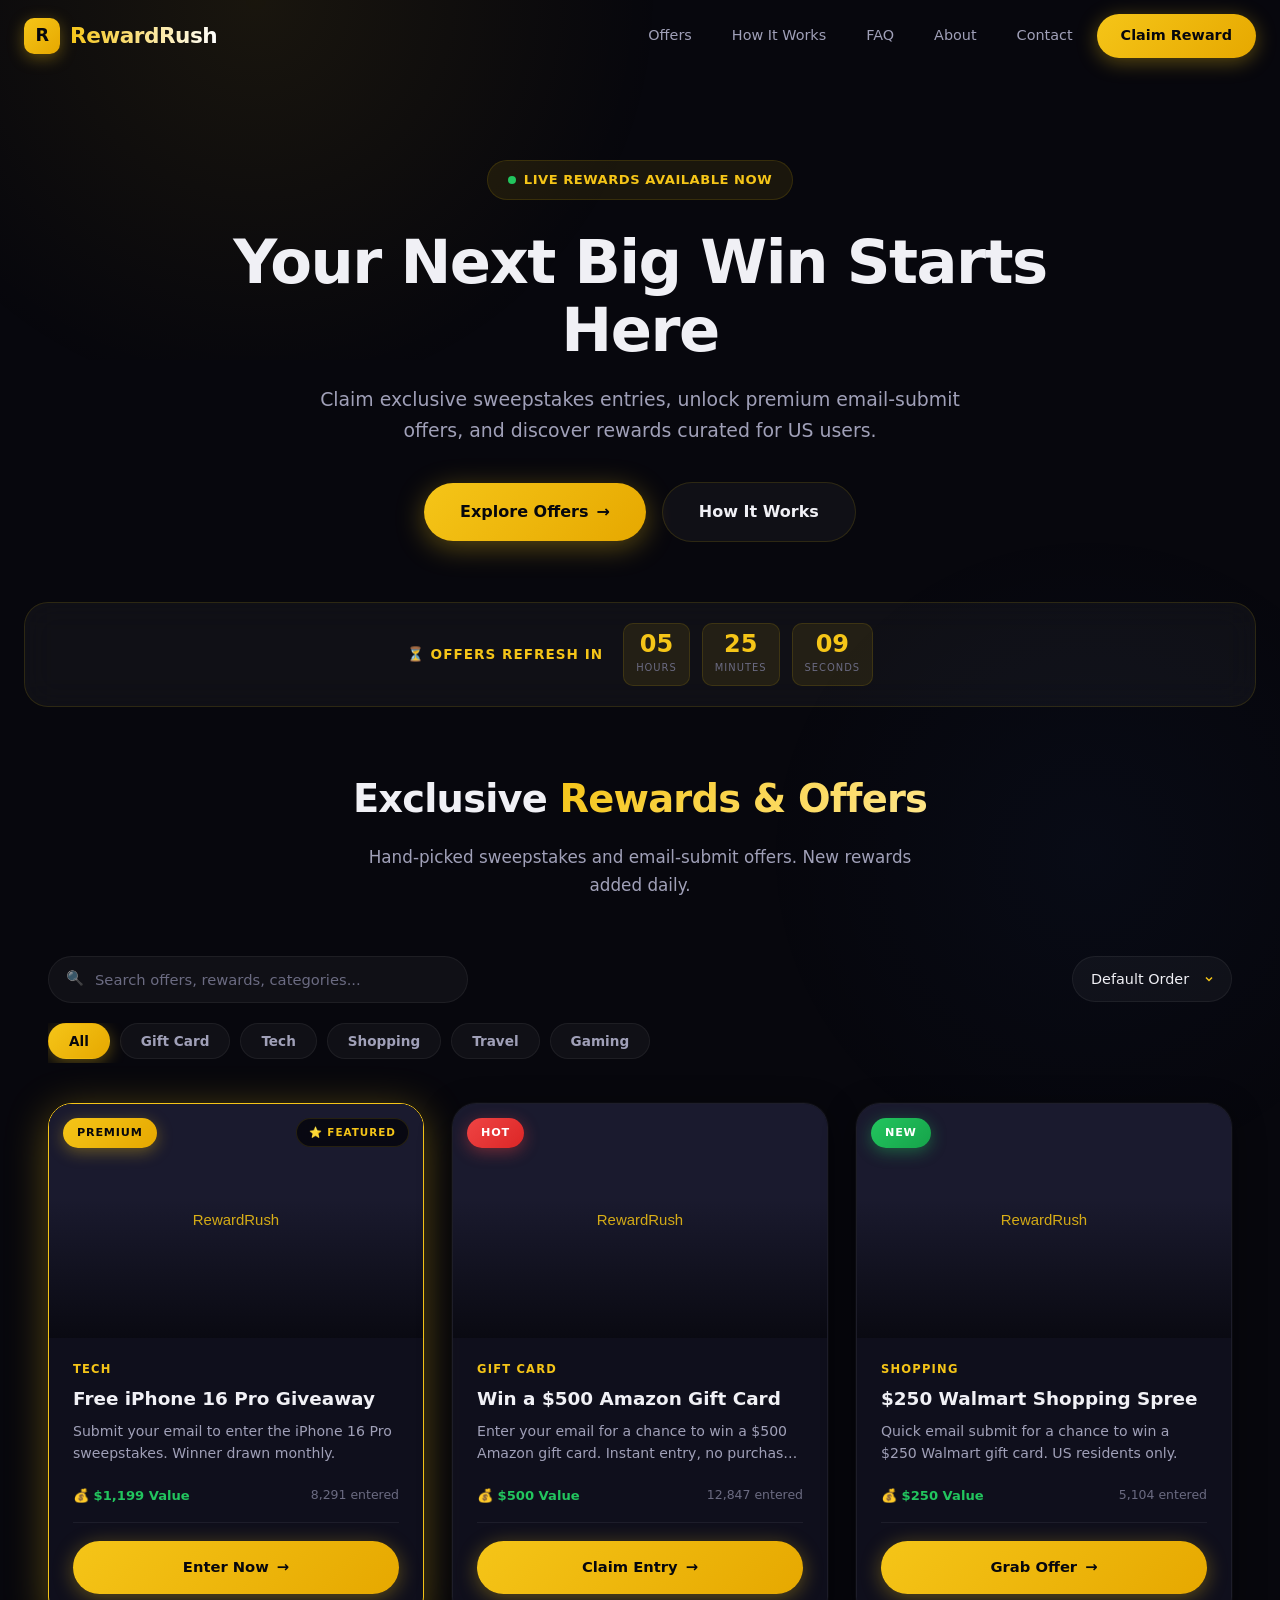
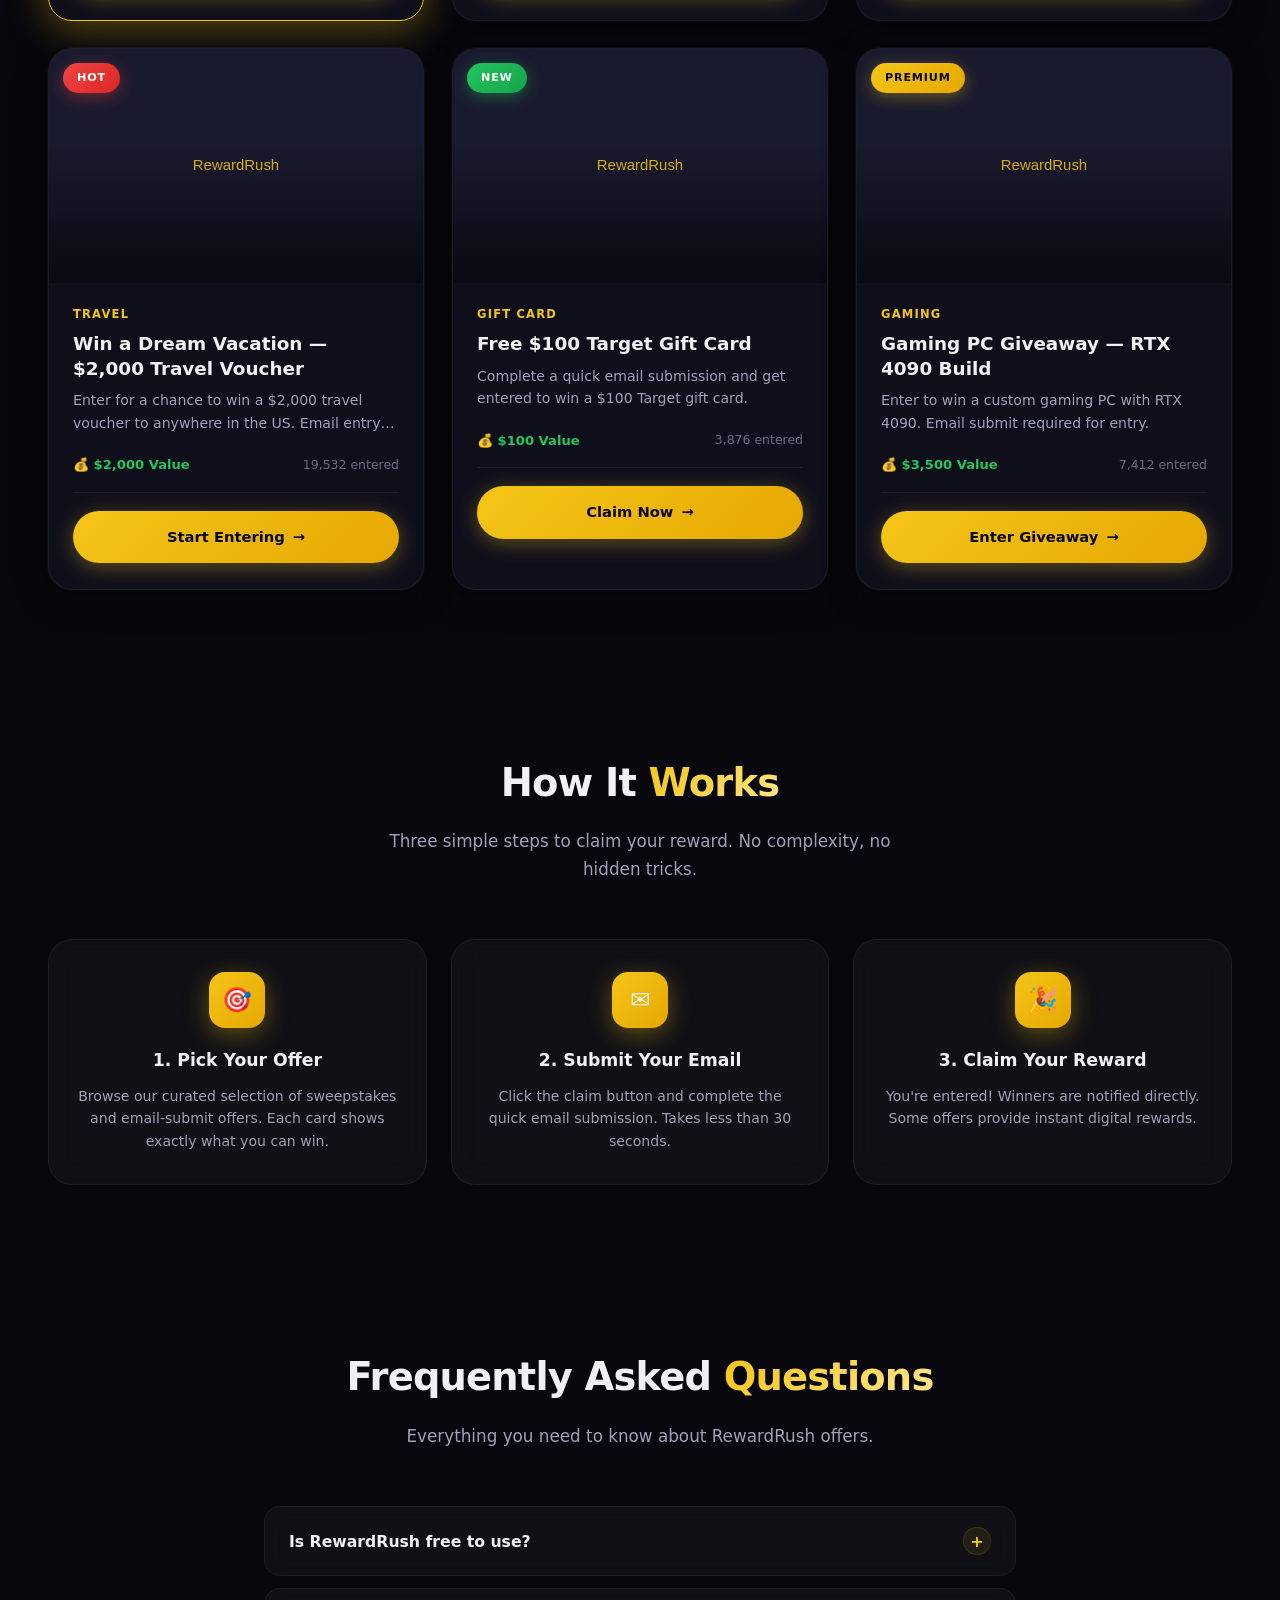
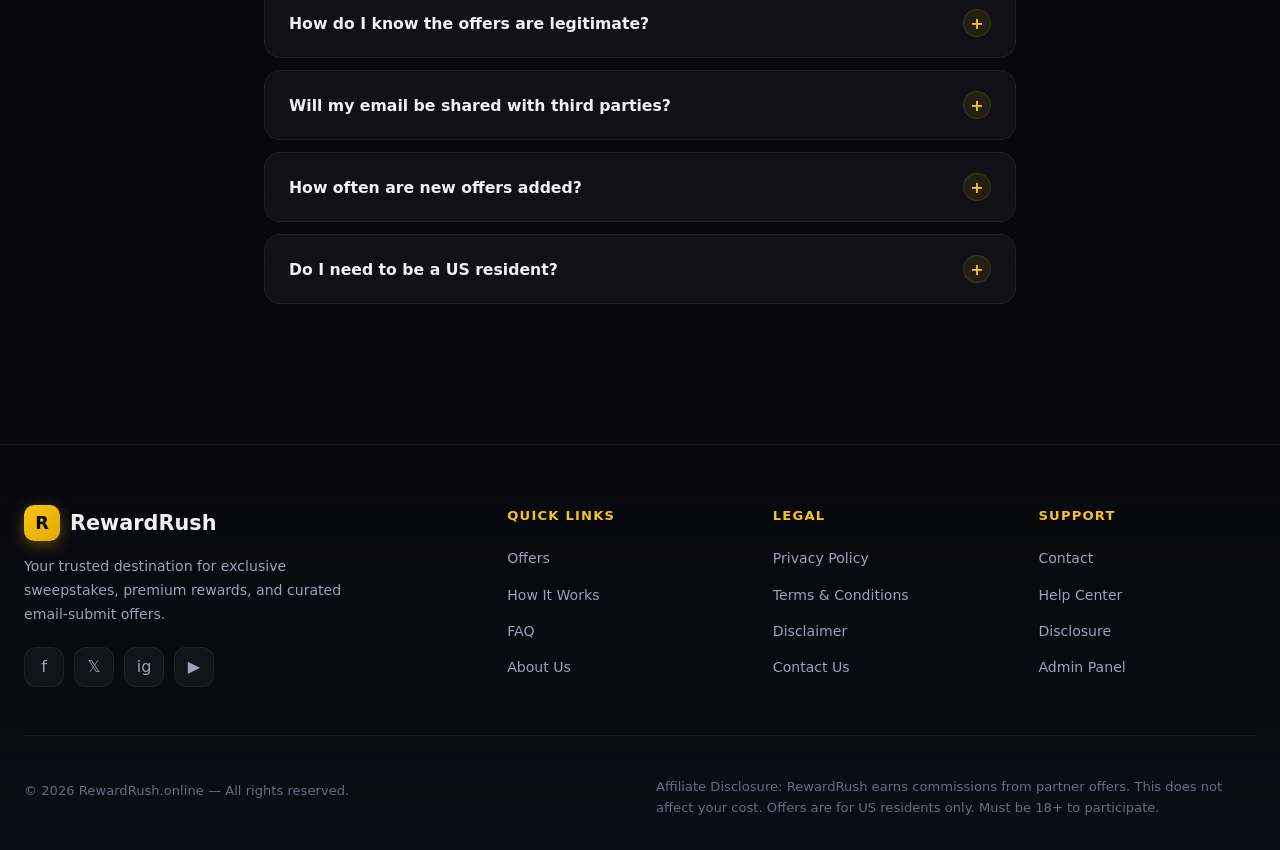
==== index.html @ 812cfc94 "Create index.html" ====
<!DOCTYPE html>
<html lang="en">
<head>
  <meta charset="UTF-8" />
  <meta name="viewport" content="width=device-width, initial-scale=1.0" />
  <meta name="description" content="Claim exclusive rewards, sweepstakes entries, and premium offers on RewardRush — your trusted US rewards destination." />
  <meta name="keywords" content="sweepstakes, rewards, email submit offers, win prizes, claim rewards, usa offers" />
  <meta name="robots" content="index, follow" />
  <link rel="canonical" href="https://rewardrush.online/" />

  <meta property="og:title" content="RewardRush — Claim Exclusive Rewards & Sweepstakes" />
  <meta property="og:description" content="Enter exclusive sweepstakes, claim premium rewards, and unlock email submit offers." />
  <meta property="og:url" content="https://rewardrush.online/" />
  <meta property="og:type" content="website" />

  <meta name="twitter:card" content="summary_large_image" />

  <script type="application/ld+json">
  {
    "@context": "https://schema.org",
    "@type": "WebSite",
    "name": "RewardRush",
    "url": "https://rewardrush.online",
    "description": "Exclusive rewards, sweepstakes, and premium offers."
  }
  </script>

  <title>RewardRush — Claim Exclusive Rewards & Sweepstakes</title>

  <style>
    :root {
      --bg-primary: #07070d;
      --bg-secondary: #0d0d17;
      --bg-card: rgba(20, 20, 35, 0.72);
      --bg-glass: rgba(255, 255, 255, 0.04);
      --border-glass: rgba(255, 215, 0, 0.12);
      --border-subtle: rgba(255, 255, 255, 0.06);

      /* Theme color — admin panel will override via CSS variables */
      --theme-primary: #f5c518;
      --theme-secondary: #e6a800;
      --theme-glow: rgba(245, 197, 24, 0.35);
      --theme-soft: rgba(245, 197, 24, 0.08);

      --text-primary: #f0f0f5;
      --text-secondary: #a0a0b8;
      --text-muted: #6b6b82;

      --accent-green: #22c55e;

      --radius-sm: 10px;
      --radius-md: 16px;
      --radius-lg: 24px;
      --radius-xl: 32px;

      --shadow-card: 0 8px 32px rgba(0, 0, 0, 0.45), 0 0 0 1px rgba(255,255,255,0.03);
      --shadow-hover: 0 16px 56px rgba(245, 197, 24, 0.25), 0 0 0 1px rgba(245,197,24,0.15);

      --transition-fast: 0.2s cubic-bezier(0.4, 0, 0.2, 1);
      --transition-smooth: 0.35s cubic-bezier(0.4, 0, 0.2, 1);
      --transition-bounce: 0.5s cubic-bezier(0.34, 1.56, 0.64, 1);
    }

    *, *::before, *::after { margin: 0; padding: 0; box-sizing: border-box; }

    html { scroll-behavior: smooth; -webkit-text-size-adjust: 100%; }

    body {
      font-family: 'Inter', 'Segoe UI', system-ui, -apple-system, sans-serif;
      background: var(--bg-primary);
      color: var(--text-primary);
      line-height: 1.65;
      overflow-x: hidden;
      min-height: 100vh;
      -webkit-font-smoothing: antialiased;
      -moz-osx-font-smoothing: grayscale;
    }

    body::before {
      content: '';
      position: fixed;
      top: -40%; left: -20%;
      width: 80vw; height: 80vh;
      background: radial-gradient(circle, var(--theme-soft) 0%, transparent 65%);
      pointer-events: none; z-index: 0;
      animation: ambientPulse 12s ease-in-out infinite alternate;
    }

    body::after {
      content: '';
      position: fixed;
      bottom: -30%; right: -20%;
      width: 70vw; height: 70vh;
      background: radial-gradient(circle, rgba(59, 130, 246, 0.04) 0%, transparent 60%);
      pointer-events: none; z-index: 0;
      animation: ambientPulse 15s ease-in-out infinite alternate-reverse;
    }

    @keyframes ambientPulse {
      0% { opacity: 0.5; transform: scale(1); }
      100% { opacity: 1; transform: scale(1.15); }
    }

    a { text-decoration: none; color: inherit; transition: color var(--transition-fast); }
    img { max-width: 100%; height: auto; display: block; }
    ul, ol { list-style: none; }
    button { font-family: inherit; cursor: pointer; border: none; outline: none; background: none; }

    ::-webkit-scrollbar { width: 8px; }
    ::-webkit-scrollbar-track { background: var(--bg-primary); }
    ::-webkit-scrollbar-thumb {
      background: linear-gradient(180deg, var(--theme-primary), var(--theme-secondary));
      border-radius: 4px;
    }

    /* ===================== NAVBAR ===================== */
    .navbar {
      position: fixed; top: 0; left: 0; width: 100%;
      z-index: 1000; padding: 0 24px;
      transition: all var(--transition-smooth);
      background: transparent;
    }

    .navbar.scrolled {
      background: rgba(7, 7, 13, 0.88);
      backdrop-filter: blur(20px);
      -webkit-backdrop-filter: blur(20px);
      border-bottom: 1px solid var(--border-subtle);
      box-shadow: 0 4px 30px rgba(0, 0, 0, 0.4);
    }

    .nav-inner {
      max-width: 1280px; margin: 0 auto;
      display: flex; align-items: center; justify-content: space-between;
      height: 72px;
    }

    .nav-logo {
      display: flex; align-items: center; gap: 10px;
      font-size: 1.35rem; font-weight: 800;
      letter-spacing: -0.5px; z-index: 1001;
    }

    .nav-logo-icon {
      width: 36px; height: 36px; border-radius: 10px;
      background: linear-gradient(135deg, var(--theme-primary), var(--theme-secondary));
      display: flex; align-items: center; justify-content: center;
      font-size: 1.1rem; color: #07070d; font-weight: 900;
      box-shadow: 0 4px 16px var(--theme-glow);
      animation: logoGlow 3s ease-in-out infinite alternate;
    }

    @keyframes logoGlow {
      0% { box-shadow: 0 4px 16px rgba(245, 197, 24, 0.25); }
      100% { box-shadow: 0 4px 28px rgba(245, 197, 24, 0.5); }
    }

    .nav-logo span {
      background: linear-gradient(90deg, var(--theme-primary), #fff, var(--theme-primary));
      background-size: 200% auto;
      -webkit-background-clip: text; -webkit-text-fill-color: transparent;
      background-clip: text;
      animation: shimmer 3s linear infinite;
    }

    @keyframes shimmer { to { background-position: 200% center; } }

    .nav-links { display: flex; align-items: center; gap: 8px; }

    .nav-links a {
      padding: 8px 16px; border-radius: var(--radius-sm);
      font-size: 0.9rem; font-weight: 500;
      color: var(--text-secondary);
      transition: all var(--transition-fast);
    }

    .nav-links a:hover { color: var(--theme-primary); background: var(--theme-soft); }

    .nav-cta {
      padding: 10px 24px !important;
      background: linear-gradient(135deg, var(--theme-primary), var(--theme-secondary)) !important;
      color: #07070d !important;
      font-weight: 700 !important;
      border-radius: 50px !important;
      box-shadow: 0 4px 20px var(--theme-glow);
      transition: all var(--transition-smooth) !important;
    }

    .nav-cta:hover {
      transform: translateY(-2px) !important;
      box-shadow: 0 8px 32px var(--theme-glow) !important;
    }

    .nav-toggle {
      display: none; flex-direction: column; gap: 5px;
      padding: 8px; z-index: 1001;
    }

    .nav-toggle span {
      width: 24px; height: 2px;
      background: var(--text-primary); border-radius: 2px;
      transition: all var(--transition-smooth);
    }

    .nav-toggle.active span:nth-child(1) { transform: rotate(45deg) translate(5px, 5px); }
    .nav-toggle.active span:nth-child(2) { opacity: 0; }
    .nav-toggle.active span:nth-child(3) { transform: rotate(-45deg) translate(5px, -5px); }

    /* ===================== HERO ===================== */
    .hero {
      position: relative; z-index: 1;
      padding: 160px 24px 60px;
      text-align: center; max-width: 900px; margin: 0 auto;
    }

    .hero-badge {
      display: inline-flex; align-items: center; gap: 8px;
      padding: 8px 20px; border-radius: 50px;
      background: var(--theme-soft);
      border: 1px solid var(--border-glass);
      font-size: 0.82rem; font-weight: 600;
      color: var(--theme-primary);
      letter-spacing: 0.5px; text-transform: uppercase;
      margin-bottom: 28px;
      animation: fadeInUp 0.8s ease both;
    }

    .hero-badge .dot {
      width: 8px; height: 8px; border-radius: 50%;
      background: var(--accent-green);
      animation: pulseDot 1.5s ease-in-out infinite;
    }

    @keyframes pulseDot {
      0%, 100% { opacity: 1; box-shadow: 0 0 0 0 rgba(34, 197, 94, 0.5); }
      50% { opacity: 0.6; box-shadow: 0 0 0 8px rgba(34, 197, 94, 0); }
    }

    .hero h1 {
      font-size: clamp(2.2rem, 6vw, 3.8rem);
      font-weight: 900; line-height: 1.12;
      letter-spacing: -1.5px; margin-bottom: 20px;
      animation: fadeInUp 0.8s ease 0.1s both;
    }

    .hero h1 .highlight {
      background: linear-gradient(135deg, var(--theme-primary), #fff8d6, var(--theme-secondary));
      background-size: 200% auto;
      -webkit-background-clip: text; -webkit-text-fill-color: transparent;
      background-clip: text;
      animation: shimmer 4s linear infinite;
    }

    .hero p {
      font-size: clamp(1rem, 2.5vw, 1.18rem);
      color: var(--text-secondary);
      max-width: 640px; margin: 0 auto 36px;
      animation: fadeInUp 0.8s ease 0.2s both;
    }

    .hero-actions {
      display: flex; align-items: center; justify-content: center;
      gap: 16px; flex-wrap: wrap;
      animation: fadeInUp 0.8s ease 0.3s both;
    }

    .btn {
      display: inline-flex; align-items: center; justify-content: center;
      gap: 8px; padding: 16px 36px;
      border-radius: 50px; font-size: 1rem; font-weight: 700;
      transition: all var(--transition-smooth);
      position: relative; overflow: hidden;
    }

    .btn-primary {
      background: linear-gradient(135deg, var(--theme-primary), var(--theme-secondary));
      color: #07070d;
      box-shadow: 0 6px 28px var(--theme-glow);
    }

    .btn-primary::before {
      content: ''; position: absolute;
      top: 0; left: -100%; width: 100%; height: 100%;
      background: linear-gradient(90deg, transparent, rgba(255,255,255,0.4), transparent);
      transition: left 0.6s ease;
    }

    .btn-primary:hover::before { left: 100%; }
    .btn-primary:hover {
      transform: translateY(-3px) scale(1.02);
      box-shadow: 0 12px 48px var(--theme-glow);
    }

    .btn-outline {
      border: 1.5px solid var(--border-glass);
      color: var(--text-primary);
      background: var(--bg-glass);
      backdrop-filter: blur(10px);
    }

    .btn-outline:hover {
      border-color: var(--theme-primary);
      color: var(--theme-primary);
      background: var(--theme-soft);
      transform: translateY(-2px);
    }

    .btn-arrow { transition: transform var(--transition-smooth); }
    .btn:hover .btn-arrow { transform: translateX(4px); }

    /* ===================== COUNTDOWN ===================== */
    .countdown-bar {
      max-width: 1280px; margin: 0 auto 40px; padding: 0 24px;
    }

    .countdown-inner {
      display: flex; align-items: center; justify-content: center;
      gap: 20px; flex-wrap: wrap;
      padding: 20px 32px; border-radius: var(--radius-lg);
      background: var(--bg-glass);
      border: 1px solid var(--border-glass);
      backdrop-filter: blur(16px);
      animation: fadeInUp 0.8s ease 0.4s both;
    }

    .countdown-label {
      font-size: 0.85rem; font-weight: 600;
      color: var(--theme-primary);
      text-transform: uppercase; letter-spacing: 1px;
    }

    .countdown-timer { display: flex; gap: 12px; }

    .countdown-unit {
      display: flex; flex-direction: column; align-items: center;
      min-width: 58px; padding: 8px 12px;
      border-radius: var(--radius-sm);
      background: var(--theme-soft);
      border: 1px solid var(--border-glass);
    }

    .countdown-unit .num {
      font-size: 1.5rem; font-weight: 800;
      color: var(--theme-primary); line-height: 1;
      font-variant-numeric: tabular-nums;
    }

    .countdown-unit .label {
      font-size: 0.62rem; text-transform: uppercase;
      letter-spacing: 1px; color: var(--text-muted);
      margin-top: 4px;
    }

    /* ===================== FILTER TOOLBAR (NEW) ===================== */
    .toolbar {
      max-width: 1280px; margin: 0 auto 40px; padding: 0 24px;
      display: flex; flex-direction: column; gap: 20px;
      animation: fadeInUp 0.6s ease both;
    }

    .toolbar-top {
      display: flex; align-items: center; justify-content: space-between;
      gap: 16px; flex-wrap: wrap;
    }

    .search-box {
      position: relative; flex: 1;
      min-width: 240px; max-width: 420px;
    }

    .search-box input {
      width: 100%; padding: 14px 18px 14px 46px;
      border-radius: 50px;
      background: var(--bg-glass);
      border: 1px solid var(--border-subtle);
      color: var(--text-primary);
      font-family: inherit; font-size: 0.92rem;
      transition: all var(--transition-smooth);
    }

    .search-box input::placeholder { color: var(--text-muted); }

    .search-box input:focus {
      outline: none;
      border-color: var(--theme-primary);
      background: var(--theme-soft);
      box-shadow: 0 0 0 4px var(--theme-soft);
    }

    .search-box::before {
      content: '🔍';
      position: absolute; left: 18px; top: 50%;
      transform: translateY(-50%);
      font-size: 0.9rem; opacity: 0.6;
      pointer-events: none;
    }

    .sort-select {
      padding: 14px 40px 14px 18px;
      border-radius: 50px;
      background: var(--bg-glass);
      border: 1px solid var(--border-subtle);
      color: var(--text-primary);
      font-family: inherit; font-size: 0.9rem;
      cursor: pointer;
      appearance: none;
      background-image: url("data:image/svg+xml;charset=UTF-8,%3csvg xmlns='http://www.w3.org/2000/svg' width='12' height='12' viewBox='0 0 24 24' fill='none' stroke='%23f5c518' stroke-width='3'%3e%3cpolyline points='6 9 12 15 18 9'/%3e%3c/svg%3e");
      background-repeat: no-repeat;
      background-position: right 16px center;
      transition: all var(--transition-smooth);
    }

    .sort-select:focus {
      outline: none;
      border-color: var(--theme-primary);
      background-color: var(--theme-soft);
    }

    .sort-select option { background: var(--bg-secondary); color: var(--text-primary); }

    .category-pills {
      display: flex; gap: 10px; flex-wrap: wrap;
      padding-bottom: 4px;
      overflow-x: auto;
      scrollbar-width: none;
    }

    .category-pills::-webkit-scrollbar { display: none; }

    .cat-pill {
      padding: 9px 20px; border-radius: 50px;
      background: var(--bg-glass);
      border: 1px solid var(--border-subtle);
      color: var(--text-secondary);
      font-size: 0.85rem; font-weight: 600;
      white-space: nowrap;
      transition: all var(--transition-smooth);
    }

    .cat-pill:hover {
      color: var(--theme-primary);
      border-color: var(--border-glass);
      background: var(--theme-soft);
    }

    .cat-pill.active {
      background: linear-gradient(135deg, var(--theme-primary), var(--theme-secondary));
      color: #07070d;
      border-color: transparent;
      box-shadow: 0 4px 16px var(--theme-glow);
    }

    /* ===================== SECTION HEADERS ===================== */
    .section {
      position: relative; z-index: 1;
      padding: 80px 24px; max-width: 1280px; margin: 0 auto;
    }

    .section-header { text-align: center; margin-bottom: 56px; }

    .section-header h2 {
      font-size: clamp(1.7rem, 4vw, 2.4rem);
      font-weight: 800; letter-spacing: -0.8px; margin-bottom: 14px;
    }

    .section-header h2 .gold {
      background: linear-gradient(135deg, var(--theme-primary), #ffe68a);
      -webkit-background-clip: text; -webkit-text-fill-color: transparent;
      background-clip: text;
    }

    .section-header p {
      font-size: 1.05rem; color: var(--text-secondary);
      max-width: 560px; margin: 0 auto;
    }

    /* ===================== CARDS GRID ===================== */
    .cards-grid {
      display: grid;
      grid-template-columns: repeat(auto-fill, minmax(320px, 1fr));
      gap: 28px;
      padding: 0 24px;
      max-width: 1280px;
      margin: 0 auto;
    }

    /* ===================== OFFER CARD ===================== */
    .offer-card {
      position: relative;
      border-radius: var(--radius-lg);
      background: var(--bg-card);
      border: 1px solid var(--border-subtle);
      backdrop-filter: blur(20px);
      -webkit-backdrop-filter: blur(20px);
      overflow: hidden;
      transition: all var(--transition-bounce);
      box-shadow: var(--shadow-card);
      animation: cardReveal 0.7s cubic-bezier(0.16, 1, 0.3, 1) both;
    }

    @keyframes cardReveal {
      from { opacity: 0; transform: translateY(32px) scale(0.96); }
      to { opacity: 1; transform: translateY(0) scale(1); }
    }

    .offer-card:hover {
      transform: translateY(-8px) scale(1.02);
      border-color: rgba(245, 197, 24, 0.3);
      box-shadow: var(--shadow-hover);
    }

    .offer-card.featured {
      border-color: var(--theme-primary);
      box-shadow: 0 8px 40px var(--theme-glow);
    }

    .offer-card.featured::after {
      content: '⭐ FEATURED';
      position: absolute;
      top: 14px; right: 14px;
      z-index: 3;
      padding: 5px 12px;
      border-radius: 50px;
      font-size: 0.65rem; font-weight: 800;
      background: rgba(7,7,13,0.85);
      color: var(--theme-primary);
      letter-spacing: 1px;
      backdrop-filter: blur(10px);
      border: 1px solid var(--border-glass);
    }

    .card-image-wrap {
      position: relative;
      width: 100%; aspect-ratio: 16 / 10;
      overflow: hidden;
      background: linear-gradient(135deg, #1a1a2e, #16162a);
    }

    .card-image-wrap img {
      width: 100%; height: 100%;
      object-fit: cover;
      transition: transform 0.6s cubic-bezier(0.16, 1, 0.3, 1);
    }

    .offer-card:hover .card-image-wrap img { transform: scale(1.08); }

    .card-image-wrap::after {
      content: '';
      position: absolute; inset: 0;
      background: linear-gradient(180deg, transparent 40%, rgba(7,7,13,0.85) 100%);
      pointer-events: none;
    }

    .card-badge {
      position: absolute; top: 14px; left: 14px; z-index: 2;
      padding: 6px 14px; border-radius: 50px;
      font-size: 0.7rem; font-weight: 800;
      text-transform: uppercase; letter-spacing: 0.8px;
      backdrop-filter: blur(10px);
      animation: badgePop 0.5s cubic-bezier(0.34, 1.56, 0.64, 1) both;
    }

    @keyframes badgePop {
      from { transform: scale(0.6); opacity: 0; }
      to { transform: scale(1); opacity: 1; }
    }

    .badge-hot {
      background: linear-gradient(135deg, #ef4444, #dc2626);
      color: #fff;
      box-shadow: 0 4px 16px rgba(239, 68, 68, 0.4);
    }

    .badge-new {
      background: linear-gradient(135deg, var(--accent-green), #16a34a);
      color: #fff;
      box-shadow: 0 4px 16px rgba(34, 197, 94, 0.4);
    }

    .badge-premium {
      background: linear-gradient(135deg, var(--theme-primary), var(--theme-secondary));
      color: #07070d;
      box-shadow: 0 4px 16px var(--theme-glow);
    }

    .badge-exclusive {
      background: linear-gradient(135deg, #a855f7, #7c3aed);
      color: #fff;
      box-shadow: 0 4px 16px rgba(168, 85, 247, 0.4);
    }

    .card-body {
      padding: 22px 24px 26px;
      position: relative; z-index: 2;
    }

    .card-category {
      font-size: 0.72rem; font-weight: 700;
      text-transform: uppercase; letter-spacing: 1.2px;
      color: var(--theme-primary); margin-bottom: 8px;
    }

    .card-title {
      font-size: 1.15rem; font-weight: 700;
      color: var(--text-primary); margin-bottom: 8px;
      line-height: 1.35;
      display: -webkit-box;
      -webkit-line-clamp: 2;
      -webkit-box-orient: vertical;
      overflow: hidden;
    }

    .card-desc {
      font-size: 0.88rem; color: var(--text-secondary);
      line-height: 1.6; margin-bottom: 20px;
      display: -webkit-box;
      -webkit-line-clamp: 2;
      -webkit-box-orient: vertical;
      overflow: hidden;
    }

    .card-meta {
      display: flex; align-items: center; justify-content: space-between;
      margin-bottom: 18px; padding-bottom: 16px;
      border-bottom: 1px solid var(--border-subtle);
    }

    .card-reward {
      display: flex; align-items: center; gap: 6px;
      font-size: 0.82rem; font-weight: 600;
      color: var(--accent-green);
    }

    .card-entries { font-size: 0.78rem; color: var(--text-muted); }

    .card-cta {
      display: flex; align-items: center; justify-content: center;
      gap: 8px; width: 100%;
      padding: 14px 24px; border-radius: 50px;
      font-size: 0.92rem; font-weight: 700;
      background: linear-gradient(135deg, var(--theme-primary), var(--theme-secondary));
      color: #07070d;
      transition: all var(--transition-smooth);
      box-shadow: 0 4px 20px var(--theme-glow);
      position: relative; overflow: hidden;
    }

    .card-cta::before {
      content: ''; position: absolute;
      top: 0; left: -100%; width: 100%; height: 100%;
      background: linear-gradient(90deg, transparent, rgba(255,255,255,0.5), transparent);
      transition: left 0.5s ease;
    }

    .card-cta:hover::before { left: 100%; }
    .card-cta:hover {
      transform: translateY(-2px) scale(1.02);
      box-shadow: 0 8px 36px var(--theme-glow);
    }

    .card-cta:active { transform: translateY(0) scale(0.98); }

    /* ===================== EMPTY STATE ===================== */
    .empty-state {
      grid-column: 1 / -1;
      text-align: center;
      padding: 80px 24px;
      color: var(--text-muted);
    }

    .empty-state-icon {
      font-size: 3rem; margin-bottom: 16px;
      opacity: 0.5;
    }

    .empty-state h3 {
      font-size: 1.3rem; font-weight: 700;
      color: var(--text-secondary); margin-bottom: 8px;
    }

    .empty-state p { font-size: 0.9rem; }

    /* ===================== SKELETON ===================== */
    .card-skeleton {
      border-radius: var(--radius-lg);
      background: var(--bg-card);
      border: 1px solid var(--border-subtle);
      overflow: hidden;
    }

    .skeleton-img {
      width: 100%; aspect-ratio: 16 / 10;
      background: linear-gradient(90deg, #1a1a2e 25%, #222240 50%, #1a1a2e 75%);
      background-size: 200% 100%;
      animation: skeletonShimmer 1.5s infinite;
    }

    .skeleton-body { padding: 22px 24px 26px; }

    .skeleton-line {
      height: 14px; border-radius: 6px;
      background: linear-gradient(90deg, #1a1a2e 25%, #222240 50%, #1a1a2e 75%);
      background-size: 200% 100%;
      animation: skeletonShimmer 1.5s infinite;
      margin-bottom: 12px;
    }

    .skeleton-line.w60 { width: 60%; }
    .skeleton-line.w80 { width: 80%; }
    .skeleton-line.w100 { width: 100%; }
    .skeleton-line.btn { height: 48px; border-radius: 50px; margin-top: 16px; }

    @keyframes skeletonShimmer {
      0% { background-position: 200% 0; }
      100% { background-position: -200% 0; }
    }

    /* ===================== FEATURES ===================== */
    .features-grid {
      display: grid;
      grid-template-columns: repeat(auto-fit, minmax(240px, 1fr));
      gap: 24px; max-width: 1280px; margin: 0 auto;
      padding: 0 24px;
    }

    .feature-card {
      padding: 32px 28px;
      border-radius: var(--radius-lg);
      background: var(--bg-glass);
      border: 1px solid var(--border-subtle);
      backdrop-filter: blur(16px);
      transition: all var(--transition-smooth);
      text-align: center;
    }

    .feature-card:hover {
      border-color: var(--border-glass);
      background: var(--theme-soft);
      transform: translateY(-6px);
      box-shadow: 0 12px 40px rgba(0,0,0,0.3);
    }

    .feature-icon {
      width: 56px; height: 56px;
      border-radius: 16px;
      background: linear-gradient(135deg, var(--theme-primary), var(--theme-secondary));
      display: flex; align-items: center; justify-content: center;
      font-size: 1.5rem; margin: 0 auto 18px;
      box-shadow: 0 6px 24px var(--theme-glow);
    }

    .feature-card h3 {
      font-size: 1.08rem; font-weight: 700;
      margin-bottom: 10px; color: var(--text-primary);
    }

    .feature-card p {
      font-size: 0.88rem; color: var(--text-secondary);
      line-height: 1.6;
    }

    /* ===================== FAQ ===================== */
    .faq-list {
      max-width: 800px; margin: 0 auto; padding: 0 24px;
      display: flex; flex-direction: column; gap: 12px;
    }

    .faq-item {
      border-radius: var(--radius-md);
      background: var(--bg-glass);
      border: 1px solid var(--border-subtle);
      backdrop-filter: blur(12px);
      overflow: hidden;
      transition: all var(--transition-smooth);
    }

    .faq-item:hover { border-color: var(--border-glass); }

    .faq-question {
      display: flex; align-items: center; justify-content: space-between;
      gap: 16px; width: 100%; padding: 20px 24px;
      font-size: 0.98rem; font-weight: 600;
      color: var(--text-primary); text-align: left;
      transition: color var(--transition-fast);
    }

    .faq-question:hover { color: var(--theme-primary); }

    .faq-icon {
      flex-shrink: 0; width: 28px; height: 28px;
      border-radius: 50%;
      background: var(--theme-soft);
      border: 1px solid var(--border-glass);
      display: flex; align-items: center; justify-content: center;
      font-size: 1rem; color: var(--theme-primary);
      transition: all var(--transition-smooth); font-weight: 700;
    }

    .faq-item.open .faq-icon {
      transform: rotate(45deg);
      background: var(--theme-primary); color: #07070d;
    }

    .faq-answer {
      max-height: 0; overflow: hidden;
      transition: max-height 0.45s cubic-bezier(0.4, 0, 0.2, 1), padding 0.3s ease;
      padding: 0 24px;
    }

    .faq-item.open .faq-answer { max-height: 400px; padding: 0 24px 22px; }

    .faq-answer p {
      font-size: 0.9rem; color: var(--text-secondary); line-height: 1.7;
    }

    /* ===================== FOOTER ===================== */
    .footer {
      position: relative; z-index: 1;
      margin-top: 60px; padding: 60px 24px 32px;
      background: linear-gradient(180deg, transparent, rgba(13, 13, 23, 0.95));
      border-top: 1px solid var(--border-subtle);
    }

    .footer-inner { max-width: 1280px; margin: 0 auto; }

    .footer-grid {
      display: grid; grid-template-columns: 2fr 1fr 1fr 1fr;
      gap: 48px; margin-bottom: 48px;
    }

    .footer-brand h3 {
      font-size: 1.3rem; font-weight: 800; margin-bottom: 14px;
      display: flex; align-items: center; gap: 10px;
    }

    .footer-brand p {
      font-size: 0.88rem; color: var(--text-secondary);
      line-height: 1.7; max-width: 320px; margin-bottom: 20px;
    }

    .footer-social { display: flex; gap: 10px; }

    .footer-social a {
      width: 40px; height: 40px; border-radius: 12px;
      background: var(--bg-glass);
      border: 1px solid var(--border-subtle);
      display: flex; align-items: center; justify-content: center;
      font-size: 1rem; color: var(--text-secondary);
      transition: all var(--transition-smooth);
    }

    .footer-social a:hover {
      background: var(--theme-soft);
      border-color: var(--border-glass);
      color: var(--theme-primary);
      transform: translateY(-3px);
    }

    .footer-col h4 {
      font-size: 0.82rem; font-weight: 700;
      text-transform: uppercase; letter-spacing: 1.2px;
      color: var(--theme-primary); margin-bottom: 18px;
    }

    .footer-col ul { display: flex; flex-direction: column; gap: 10px; }

    .footer-col a {
      font-size: 0.88rem; color: var(--text-secondary);
      transition: all var(--transition-fast);
    }

    .footer-col a:hover { color: var(--theme-primary); padding-left: 4px; }

    .footer-bottom {
      display: flex; align-items: center; justify-content: space-between;
      flex-wrap: wrap; gap: 16px;
      padding-top: 28px; border-top: 1px solid var(--border-subtle);
    }

    .footer-bottom p { font-size: 0.82rem; color: var(--text-muted); }

    .footer-disclaimer {
      font-size: 0.75rem; color: var(--text-muted);
      max-width: 600px; line-height: 1.6; margin-top: 12px;
    }

    /* ===================== ANIMATIONS ===================== */
    @keyframes fadeInUp {
      from { opacity: 0; transform: translateY(24px); }
      to { opacity: 1; transform: translateY(0); }
    }

    .reveal {
      opacity: 0; transform: translateY(28px);
      transition: opacity 0.7s cubic-bezier(0.16, 1, 0.3, 1), transform 0.7s cubic-bezier(0.16, 1, 0.3, 1);
    }

    .reveal.visible { opacity: 1; transform: translateY(0); }

    /* ===================== RESPONSIVE ===================== */
    @media (max-width: 1024px) {
      .footer-grid { grid-template-columns: 1fr 1fr; gap: 36px; }
    }

    @media (max-width: 768px) {
      .nav-links {
        position: fixed; top: 0; right: -100%;
        width: min(320px, 80vw); height: 100vh;
        background: rgba(7, 7, 13, 0.97);
        backdrop-filter: blur(24px);
        flex-direction: column; align-items: flex-start;
        justify-content: center; padding: 80px 32px;
        gap: 12px;
        transition: right var(--transition-smooth);
        border-left: 1px solid var(--border-subtle);
      }

      .nav-links.open { right: 0; }

      .nav-links a { font-size: 1.05rem; padding: 14px 20px; width: 100%; }

      .nav-cta { width: 100%; text-align: center; margin-top: 8px; }

      .nav-toggle { display: flex; }

      .hero { padding: 130px 20px 50px; }
      .hero h1 { letter-spacing: -1px; }

      .hero-actions { flex-direction: column; width: 100%; }
      .hero-actions .btn { width: 100%; }

      .toolbar-top { flex-direction: column; align-items: stretch; }
      .search-box { max-width: 100%; }
      .sort-select { width: 100%; }

      .cards-grid { grid-template-columns: 1fr; padding: 0 16px; }
      .section { padding: 60px 16px; }
      .footer-grid { grid-template-columns: 1fr; gap: 32px; }
      .footer-bottom { flex-direction: column; text-align: center; }
      .countdown-inner { flex-direction: column; gap: 14px; padding: 18px 20px; }
      .countdown-unit { min-width: 50px; padding: 6px 10px; }
      .countdown-unit .num { font-size: 1.2rem; }
    }

    @media (max-width: 380px) {
      .hero h1 { font-size: 1.8rem; }
      .card-body { padding: 18px 18px 22px; }
    }

    @media (prefers-reduced-motion: reduce) {
      *, *::before, *::after {
        animation-duration: 0.01ms !important;
        animation-iteration-count: 1 !important;
        transition-duration: 0.01ms !important;
        scroll-behavior: auto !important;
      }
    }

    a:focus-visible, button:focus-visible, input:focus-visible, select:focus-visible {
      outline: 2px solid var(--theme-primary);
      outline-offset: 3px;
      border-radius: 4px;
    }
  </style>
</head>
<body>

  <!-- ==================== NAVBAR ==================== -->
  <nav class="navbar" id="navbar" role="navigation" aria-label="Main navigation">
    <div class="nav-inner">
      <a href="/" class="nav-logo" aria-label="RewardRush Home">
        <div class="nav-logo-icon" aria-hidden="true">R</div>
        <span>RewardRush</span>
      </a>

      <button class="nav-toggle" id="navToggle" aria-label="Toggle menu" aria-expanded="false">
        <span></span><span></span><span></span>
      </button>

      <div class="nav-links" id="navLinks">
        <a href="#offers">Offers</a>
        <a href="#how-it-works">How It Works</a>
        <a href="#faq">FAQ</a>
        <a href="/about.html">About</a>
        <a href="/contact.html">Contact</a>
        <a href="#offers" class="nav-cta">Claim Reward</a>
      </div>
    </div>
  </nav>

  <!-- ==================== HERO ==================== -->
  <header class="hero" role="banner">
    <div class="hero-badge">
      <span class="dot" aria-hidden="true"></span>
      <span id="heroBadgeText">Live Rewards Available Now</span>
    </div>

    <h1 id="heroTitle">
      Your Next <span class="highlight">Big Win</span> Starts Here
    </h1>

    <p id="heroSubtitle">
      Claim exclusive sweepstakes entries, unlock premium email-submit offers, and discover rewards curated for US users.
    </p>

    <div class="hero-actions">
      <a href="#offers" class="btn btn-primary">
        Explore Offers <span class="btn-arrow" aria-hidden="true">→</span>
      </a>
      <a href="#how-it-works" class="btn btn-outline">How It Works</a>
    </div>
  </header>

  <!-- ==================== COUNTDOWN ==================== -->
  <section class="countdown-bar" id="countdownSection" aria-label="Offer countdown timer">
    <div class="countdown-inner">
      <span class="countdown-label">⏳ Offers refresh in</span>
      <div class="countdown-timer" id="countdown" aria-live="polite">
        <div class="countdown-unit">
          <span class="num" id="cd-hours">00</span>
          <span class="label">Hours</span>
        </div>
        <div class="countdown-unit">
          <span class="num" id="cd-minutes">00</span>
          <span class="label">Minutes</span>
        </div>
        <div class="countdown-unit">
          <span class="num" id="cd-seconds">00</span>
          <span class="label">Seconds</span>
        </div>
      </div>
    </div>
  </section>

  <!-- ==================== OFFERS ==================== -->
  <main>
    <section class="section" id="offers" aria-labelledby="offers-heading" style="padding-top: 20px;">
      <div class="section-header reveal">
        <h2 id="offers-heading">Exclusive <span class="gold">Rewards & Offers</span></h2>
        <p>Hand-picked sweepstakes and email-submit offers. New rewards added daily.</p>
      </div>

      <!-- Toolbar: search, sort, category filters — all admin-driven -->
      <div class="toolbar reveal">
        <div class="toolbar-top">
          <div class="search-box">
            <input
              type="search"
              id="searchInput"
              placeholder="Search offers, rewards, categories..."
              aria-label="Search offers"
            />
          </div>
          <select class="sort-select" id="sortSelect" aria-label="Sort offers">
            <option value="order">Default Order</option>
            <option value="newest">Newest First</option>
            <option value="reward-high">Highest Value</option>
            <option value="popular">Most Popular</option>
            <option value="az">A → Z</option>
          </select>
        </div>
        <div class="category-pills" id="categoryPills" role="tablist" aria-label="Offer categories">
          <!-- Category pills injected by JS -->
        </div>
      </div>

      <div class="cards-grid" id="cardsGrid" role="list" aria-label="Available reward offers">
        <!-- Skeletons shown while loading -->
        <div class="card-skeleton">
          <div class="skeleton-img"></div>
          <div class="skeleton-body">
            <div class="skeleton-line w60"></div>
            <div class="skeleton-line w100"></div>
            <div class="skeleton-line w80"></div>
            <div class="skeleton-line btn"></div>
          </div>
        </div>
        <div class="card-skeleton">
          <div class="skeleton-img"></div>
          <div class="skeleton-body">
            <div class="skeleton-line w60"></div>
            <div class="skeleton-line w100"></div>
            <div class="skeleton-line w80"></div>
            <div class="skeleton-line btn"></div>
          </div>
        </div>
        <div class="card-skeleton">
          <div class="skeleton-img"></div>
          <div class="skeleton-body">
            <div class="skeleton-line w60"></div>
            <div class="skeleton-line w100"></div>
            <div class="skeleton-line w80"></div>
            <div class="skeleton-line btn"></div>
          </div>
        </div>
      </div>
    </section>

    <!-- ==================== HOW IT WORKS ==================== -->
    <section class="section" id="how-it-works" aria-labelledby="how-heading">
      <div class="section-header reveal">
        <h2 id="how-heading">How It <span class="gold">Works</span></h2>
        <p>Three simple steps to claim your reward. No complexity, no hidden tricks.</p>
      </div>

      <div class="features-grid">
        <div class="feature-card reveal">
          <div class="feature-icon" aria-hidden="true">🎯</div>
          <h3>1. Pick Your Offer</h3>
          <p>Browse our curated selection of sweepstakes and email-submit offers. Each card shows exactly what you can win.</p>
        </div>
        <div class="feature-card reveal">
          <div class="feature-icon" aria-hidden="true">✉️</div>
          <h3>2. Submit Your Email</h3>
          <p>Click the claim button and complete the quick email submission. Takes less than 30 seconds.</p>
        </div>
        <div class="feature-card reveal">
          <div class="feature-icon" aria-hidden="true">🎉</div>
          <h3>3. Claim Your Reward</h3>
          <p>You're entered! Winners are notified directly. Some offers provide instant digital rewards.</p>
        </div>
      </div>
    </section>

    <!-- ==================== FAQ ==================== -->
    <section class="section" id="faq" aria-labelledby="faq-heading">
      <div class="section-header reveal">
        <h2 id="faq-heading">Frequently Asked <span class="gold">Questions</span></h2>
        <p>Everything you need to know about RewardRush offers.</p>
      </div>

      <div class="faq-list reveal">
        <div class="faq-item">
          <button class="faq-question" aria-expanded="false">
            Is RewardRush free to use?
            <span class="faq-icon" aria-hidden="true">+</span>
          </button>
          <div class="faq-answer">
            <p>Yes, 100% free. You never pay anything to enter sweepstakes or claim email-submit offers on RewardRush. We earn a small commission from our partners when you complete an offer — at no extra cost to you.</p>
          </div>
        </div>

        <div class="faq-item">
          <button class="faq-question" aria-expanded="false">
            How do I know the offers are legitimate?
            <span class="faq-icon" aria-hidden="true">+</span>
          </button>
          <div class="faq-answer">
            <p>Every offer on RewardRush is sourced from established affiliate networks and verified advertisers. We only list offers from reputable partners with clear terms and privacy policies.</p>
          </div>
        </div>

        <div class="faq-item">
          <button class="faq-question" aria-expanded="false">
            Will my email be shared with third parties?
            <span class="faq-icon" aria-hidden="true">+</span>
          </button>
          <div class="faq-answer">
            <p>Your email is submitted directly to the advertiser of the specific offer you choose. Each advertiser has their own privacy policy, which is linked on their offer page.</p>
          </div>
        </div>

        <div class="faq-item">
          <button class="faq-question" aria-expanded="false">
            How often are new offers added?
            <span class="faq-icon" aria-hidden="true">+</span>
          </button>
          <div class="faq-answer">
            <p>New offers are added daily, sometimes multiple times per day. Check back frequently or bookmark RewardRush to catch the best rewards before they expire.</p>
          </div>
        </div>

        <div class="faq-item">
          <button class="faq-question" aria-expanded="false">
            Do I need to be a US resident?
            <span class="faq-icon" aria-hidden="true">+</span>
          </button>
          <div class="faq-answer">
            <p>Most of our offers are targeted to US residents (USA geo). Some offers may have additional eligibility requirements shown on the offer page itself.</p>
          </div>
        </div>
      </div>
    </section>
  </main>

  <!-- ==================== FOOTER ==================== -->
  <footer class="footer" role="contentinfo">
    <div class="footer-inner">
      <div class="footer-grid">
        <div class="footer-brand">
          <h3>
            <div class="nav-logo-icon" aria-hidden="true">R</div>
            RewardRush
          </h3>
          <p>
            Your trusted destination for exclusive sweepstakes, premium rewards, and curated email-submit offers.
          </p>
          <div class="footer-social">
            <a href="#" aria-label="Facebook" rel="nofollow noopener">f</a>
            <a href="#" aria-label="Twitter / X" rel="nofollow noopener">𝕏</a>
            <a href="#" aria-label="Instagram" rel="nofollow noopener">ig</a>
            <a href="#" aria-label="YouTube" rel="nofollow noopener">▶</a>
          </div>
        </div>

        <div class="footer-col">
          <h4>Quick Links</h4>
          <ul>
            <li><a href="#offers">Offers</a></li>
            <li><a href="#how-it-works">How It Works</a></li>
            <li><a href="#faq">FAQ</a></li>
            <li><a href="/about.html">About Us</a></li>
          </ul>
        </div>

        <div class="footer-col">
          <h4>Legal</h4>
          <ul>
            <li><a href="/privacy-policy.html">Privacy Policy</a></li>
            <li><a href="/terms.html">Terms & Conditions</a></li>
            <li><a href="/disclaimer.html">Disclaimer</a></li>
            <li><a href="/contact.html">Contact Us</a></li>
          </ul>
        </div>

        <div class="footer-col">
          <h4>Support</h4>
          <ul>
            <li><a href="/contact.html">Contact</a></li>
            <li><a href="#faq">Help Center</a></li>
            <li><a href="/disclaimer.html">Disclosure</a></li>
            <li><a href="/admin.html">Admin Panel</a></li>
          </ul>
        </div>
      </div>

      <div class="footer-bottom">
        <p>&copy; <span id="year"></span> RewardRush.online — All rights reserved.</p>
        <p class="footer-disclaimer">
          Affiliate Disclosure: RewardRush earns commissions from partner offers. This does not affect your cost. Offers are for US residents only. Must be 18+ to participate.
        </p>
      </div>
    </div>
  </footer>

  <!-- ==================== JAVASCRIPT ==================== -->
  <script>
    /* ============================================================
       REWARDRUSH — ADMIN-DRIVEN INDEX PAGE
       ------------------------------------------------------------
       Data source priority:
       1. data/offers.json       (production — server file)
       2. localStorage           (live preview from admin panel)
       3. DEFAULT_OFFERS         (hardcoded fallback)
       ============================================================ */

    (function () {
      'use strict';

      /* ---------- CONFIG ---------- */
      const STORAGE_KEY = 'rewardrush_offers';
      const SETTINGS_KEY = 'rewardrush_settings';
      const DATA_URL = 'data/offers.json';

      /* ---------- DEFAULT FALLBACK DATA ---------- */
      /* In production, the admin panel writes to offers.json / localStorage.
         This is only used if neither source is available. */
      const DEFAULT_OFFERS = [
        {
          id: 'offer-001',
          title: 'Win a $500 Amazon Gift Card',
          description: 'Enter your email for a chance to win a $500 Amazon gift card. Instant entry, no purchase necessary.',
          image: 'https://images.unsplash.com/photo-1607083206968-13611e3d76db?w=600&h=400&fit=crop&q=80',
          category: 'Gift Card',
          badge: 'HOT',
          badgeType: 'hot',
          rewardValue: 500,
          rewardText: '$500 Value',
          entries: 12847,
          ctaText: 'Claim Entry',
          link: 'https://rewardrush.online/offer/amazon-gift-card',
          featured: false,
          active: true,
          order: 1,
          createdAt: '2026-01-10'
        },
        {
          id: 'offer-002',
          title: 'Free iPhone 16 Pro Giveaway',
          description: 'Submit your email to enter the iPhone 16 Pro sweepstakes. Winner drawn monthly.',
          image: 'https://images.unsplash.com/photo-1695048133142-1a20484d2569?w=600&h=400&fit=crop&q=80',
          category: 'Tech',
          badge: 'PREMIUM',
          badgeType: 'premium',
          rewardValue: 1199,
          rewardText: '$1,199 Value',
          entries: 8291,
          ctaText: 'Enter Now',
          link: 'https://rewardrush.online/offer/iphone-16-pro',
          featured: true,
          active: true,
          order: 2,
          createdAt: '2026-01-08'
        },
        {
          id: 'offer-003',
          title: '$250 Walmart Shopping Spree',
          description: 'Quick email submit for a chance to win a $250 Walmart gift card. US residents only.',
          image: 'https://images.unsplash.com/photo-1607083206869-4c7672e72a8a?w=600&h=400&fit=crop&q=80',
          category: 'Shopping',
          badge: 'NEW',
          badgeType: 'new',
          rewardValue: 250,
          rewardText: '$250 Value',
          entries: 5104,
          ctaText: 'Grab Offer',
          link: 'https://rewardrush.online/offer/walmart-spree',
          featured: false,
          active: true,
          order: 3,
          createdAt: '2026-01-12'
        },
        {
          id: 'offer-004',
          title: 'Win a Dream Vacation — $2,000 Travel Voucher',
          description: 'Enter for a chance to win a $2,000 travel voucher to anywhere in the US. Email entry only.',
          image: 'https://images.unsplash.com/photo-1507525428034-b723cf961d3e?w=600&h=400&fit=crop&q=80',
          category: 'Travel',
          badge: 'HOT',
          badgeType: 'hot',
          rewardValue: 2000,
          rewardText: '$2,000 Value',
          entries: 19532,
          ctaText: 'Start Entering',
          link: 'https://rewardrush.online/offer/dream-vacation',
          featured: false,
          active: true,
          order: 4,
          createdAt: '2026-01-05'
        },
        {
          id: 'offer-005',
          title: 'Free $100 Target Gift Card',
          description: 'Complete a quick email submission and get entered to win a $100 Target gift card.',
          image: 'https://images.unsplash.com/photo-1556742049-0cfed4f6a45d?w=600&h=400&fit=crop&q=80',
          category: 'Gift Card',
          badge: 'NEW',
          badgeType: 'new',
          rewardValue: 100,
          rewardText: '$100 Value',
          entries: 3876,
          ctaText: 'Claim Now',
          link: 'https://rewardrush.online/offer/target-gift-card',
          featured: false,
          active: true,
          order: 5,
          createdAt: '2026-01-13'
        },
        {
          id: 'offer-006',
          title: 'Gaming PC Giveaway — RTX 4090 Build',
          description: 'Enter to win a custom gaming PC with RTX 4090. Email submit required for entry.',
          image: 'https://images.unsplash.com/photo-1587202372775-e229f172b9d7?w=600&h=400&fit=crop&q=80',
          category: 'Gaming',
          badge: 'PREMIUM',
          badgeType: 'premium',
          rewardValue: 3500,
          rewardText: '$3,500 Value',
          entries: 7412,
          ctaText: 'Enter Giveaway',
          link: 'https://rewardrush.online/offer/gaming-pc',
          featured: false,
          active: true,
          order: 6,
          createdAt: '2026-01-09'
        }
      ];

      /* ---------- DEFAULT SETTINGS ---------- */
      const DEFAULT_SETTINGS = {
        heroBadge: 'Live Rewards Available Now',
        heroTitle: 'Your Next Big Win Starts Here',
        heroSubtitle: 'Claim exclusive sweepstakes entries, unlock premium email-submit offers, and discover rewards curated for US users.',
        themePrimary: '#f5c518',
        themeSecondary: '#e6a800',
        countdownEnabled: true,
        countdownHours: 6
      };

      /* ---------- STATE ---------- */
      let allOffers = [];
      let filteredOffers = [];
      let activeCategory = 'All';
      let searchTerm = '';
      let sortMode = 'order';
      let settings = { ...DEFAULT_SETTINGS };

      /* ---------- DOM ---------- */
      const navbar = document.getElementById('navbar');
      const navToggle = document.getElementById('navToggle');
      const navLinks = document.getElementById('navLinks');
      const cardsGrid = document.getElementById('cardsGrid');
      const categoryPills = document.getElementById('categoryPills');
      const searchInput = document.getElementById('searchInput');
      const sortSelect = document.getElementById('sortSelect');
      const yearEl = document.getElementById('year');
      const countdownSection = document.getElementById('countdownSection');

      /* ==========================================================
         DATA LOADING
         ========================================================== */
      async function loadData() {
        let offers = null;
        let loadedSettings = null;

        // 1. Try server JSON file first
        try {
          const res = await fetch(DATA_URL + '?t=' + Date.now(), { cache: 'no-store' });
          if (res.ok) {
            const json = await res.json();
            offers = Array.isArray(json) ? json : json.offers;
            loadedSettings = json.settings || null;
          }
        } catch (e) { /* silent — fallback below */ }

        // 2. localStorage override (admin preview / newer edits)
        try {
          const localRaw = localStorage.getItem(STORAGE_KEY);
          const localSettingsRaw = localStorage.getItem(SETTINGS_KEY);
          if (localRaw) {
            const local = JSON.parse(localRaw);
            const localUpdated = local.updatedAt || 0;
            const serverUpdated = (loadedSettings && loadedSettings.updatedAt) || 0;

            // If local is newer OR server failed, use local
            if (!offers || localUpdated > serverUpdated) {
              offers = local.offers || local;
            }
          }
          if (localSettingsRaw) {
            loadedSettings = { ...(loadedSettings || {}), ...JSON.parse(localSettingsRaw) };
          }
        } catch (e) { /* silent */ }

        // 3. Fallback to defaults
        if (!offers || !offers.length) offers = DEFAULT_OFFERS;
        settings = { ...DEFAULT_SETTINGS, ...(loadedSettings || {}) };

        return offers;
      }

      /* ==========================================================
         THEME + SETTINGS APPLY
         ========================================================== */
      function applySettings() {
        // Theme colors
        if (settings.themePrimary) {
          document.documentElement.style.setProperty('--theme-primary', settings.themePrimary);
        }
        if (settings.themeSecondary) {
          document.documentElement.style.setProperty('--theme-secondary', settings.themeSecondary);
        }

        // Hero text
        const badgeEl = document.getElementById('heroBadgeText');
        const titleEl = document.getElementById('heroTitle');
        const subtitleEl = document.getElementById('heroSubtitle');
        if (badgeEl && settings.heroBadge) badgeEl.textContent = settings.heroBadge;
        if (titleEl && settings.heroTitle) titleEl.innerHTML = settings.heroTitle;
        if (subtitleEl && settings.heroSubtitle) subtitleEl.textContent = settings.heroSubtitle;

        // Countdown visibility
        if (countdownSection && settings.countdownEnabled === false) {
          countdownSection.style.display = 'none';
        }

        // Update page title if provided
        if (settings.metaTitle) document.title = settings.metaTitle;
        if (settings.metaDescription) {
          const metaDesc = document.querySelector('meta[name="description"]');
          if (metaDesc) metaDesc.setAttribute('content', settings.metaDescription);
        }
      }

      /* ==========================================================
         OFFER FILTERING / SORTING
         ========================================================== */
      function applyFiltersAndSort() {
        let list = allOffers.filter((o) => o.active !== false);

        // Schedule filter
        const now = Date.now();
        list = list.filter((o) => {
          if (o.startDate && new Date(o.startDate).getTime() > now) return false;
          if (o.endDate && new Date(o.endDate).getTime() < now) return false;
          return true;
        });

        // Category
        if (activeCategory !== 'All') {
          list = list.filter((o) => (o.category || '') === activeCategory);
        }

        // Search
        if (searchTerm) {
          const q = searchTerm.toLowerCase();
          list = list.filter((o) =>
            (o.title || '').toLowerCase().includes(q) ||
            (o.description || '').toLowerCase().includes(q) ||
            (o.category || '').toLowerCase().includes(q) ||
            (o.badge || '').toLowerCase().includes(q)
          );
        }

        // Sort
        switch (sortMode) {
          case 'newest':
            list.sort((a, b) => new Date(b.createdAt || 0) - new Date(a.createdAt || 0));
            break;
          case 'reward-high':
            list.sort((a, b) => (b.rewardValue || 0) - (a.rewardValue || 0));
            break;
          case 'popular':
            list.sort((a, b) => (b.entries || 0) - (a.entries || 0));
            break;
          case 'az':
            list.sort((a, b) => (a.title || '').localeCompare(b.title || ''));
            break;
          default:
            list.sort((a, b) => {
              // Featured always first
              if (a.featured && !b.featured) return -1;
              if (!a.featured && b.featured) return 1;
              return (a.order || 999) - (b.order || 999);
            });
        }

        filteredOffers = list;
      }

      /* ==========================================================
         CATEGORY PILLS
         ========================================================== */
      function renderCategoryPills() {
        if (!categoryPills) return;

        const active = allOffers.filter((o) => o.active !== false);
        const cats = ['All', ...new Set(active.map((o) => o.category).filter(Boolean))];

        categoryPills.innerHTML = cats
          .map(
            (cat) => `
            <button class="cat-pill ${cat === activeCategory ? 'active' : ''}"
                    data-cat="${escapeAttr(cat)}"
                    role="tab"
                    aria-selected="${cat === activeCategory}">
              ${escapeHtml(cat)}
            </button>
          `
          )
          .join('');

        categoryPills.querySelectorAll('.cat-pill').forEach((btn) => {
          btn.addEventListener('click', () => {
            activeCategory = btn.dataset.cat;
            renderCategoryPills();
            renderCards();
          });
        });
      }

      /* ==========================================================
         CARD RENDERING
         ========================================================== */
      function renderCards() {
        if (!cardsGrid) return;

        applyFiltersAndSort();

        if (!filteredOffers.length) {
          cardsGrid.innerHTML = `
            <div class="empty-state">
              <div class="empty-state-icon">🔍</div>
              <h3>No offers found</h3>
              <p>Try a different category or search term.</p>
            </div>`;
          return;
        }

        const fragment = document.createDocumentFragment();

        filteredOffers.forEach((offer, index) => {
          const card = document.createElement('article');
          card.className = 'offer-card' + (offer.featured ? ' featured' : '');
          card.setAttribute('role', 'listitem');
          card.style.animationDelay = `${index * 0.06}s`;

          const badgeHTML = offer.badge
            ? `<span class="card-badge badge-${escapeAttr(offer.badgeType || 'hot')}">${escapeHtml(offer.badge)}</span>`
            : '';

          const entriesText = offer.entries
            ? `${formatNumber(offer.entries)} entered`
            : '';

          const rewardText = offer.rewardText || (offer.rewardValue ? `$${offer.rewardValue} Value` : '');

          card.innerHTML = `
            <div class="card-image-wrap">
              ${badgeHTML}
              <img
                src="${escapeAttr(offer.image || '')}"
                alt="${escapeAttr(offer.title || '')}"
                loading="lazy"
                onerror="this.onerror=null;this.src='data:image/svg+xml,%3Csvg xmlns=%22http://www.w3.org/2000/svg%22 width=%22600%22 height=%22400%22%3E%3Crect fill=%22%231a1a2e%22 width=%22600%22 height=%22400%22/%3E%3Ctext fill=%22%23f5c518%22 font-family=%22Arial%22 font-size=%2224%22 x=%2250%25%22 y=%2250%25%22 text-anchor=%22middle%22 dy=%22.3em%22%3ERewardRush%3C/text%3E%3C/svg%3E';"
              />
            </div>
            <div class="card-body">
              <div class="card-category">${escapeHtml(offer.category || 'Offer')}</div>
              <h3 class="card-title">${escapeHtml(offer.title || '')}</h3>
              <p class="card-desc">${escapeHtml(offer.description || '')}</p>
              <div class="card-meta">
                <span class="card-reward">💰 ${escapeHtml(rewardText)}</span>
                ${entriesText ? `<span class="card-entries">${entriesText}</span>` : ''}
              </div>
              <a
                href="${escapeAttr(offer.link || '#')}"
                class="card-cta"
                data-offer-id="${escapeAttr(offer.id || '')}"
                target="_blank"
                rel="nofollow noopener sponsored"
                aria-label="${escapeAttr(offer.ctaText || 'Claim')} — ${escapeAttr(offer.title || '')}"
              >
                ${escapeHtml(offer.ctaText || 'Claim Now')}
                <span aria-hidden="true">→</span>
              </a>
            </div>
          `;

          fragment.appendChild(card);
        });

        cardsGrid.innerHTML = '';
        cardsGrid.appendChild(fragment);

        // Attach click tracking
        cardsGrid.querySelectorAll('.card-cta').forEach((btn) => {
          btn.addEventListener('click', () => trackClick(btn.dataset.offerId));
        });
      }

      /* ==========================================================
         CLICK TRACKING (stores in localStorage for admin analytics)
         ========================================================== */
      function trackClick(offerId) {
        if (!offerId) return;
        try {
          const raw = localStorage.getItem('rewardrush_clicks') || '{}';
          const clicks = JSON.parse(raw);
          clicks[offerId] = (clicks[offerId] || 0) + 1;
          clicks._lastClick = Date.now();
          localStorage.setItem('rewardrush_clicks', JSON.stringify(clicks));
        } catch (e) { /* silent */ }
      }

      /* ==========================================================
         HELPERS
         ========================================================== */
      function escapeHtml(s) {
        return String(s == null ? '' : s)
          .replace(/&/g, '&amp;')
          .replace(/</g, '&lt;')
          .replace(/>/g, '&gt;')
          .replace(/"/g, '&quot;')
          .replace(/'/g, '&#39;');
      }

      function escapeAttr(s) {
        return escapeHtml(s);
      }

      function formatNumber(n) {
        return Number(n).toLocaleString('en-US');
      }

      /* ==========================================================
         NAVBAR / MENU / FAQ / COUNTDOWN
         ========================================================== */
      function handleNavbarScroll() {
        if (!navbar) return;
        navbar.classList.toggle('scrolled', window.scrollY > 40);
      }

      function setupMobileMenu() {
        if (!navToggle || !navLinks) return;
        navToggle.addEventListener('click', () => {
          const isOpen = navLinks.classList.toggle('open');
          navToggle.classList.toggle('active', isOpen);
          navToggle.setAttribute('aria-expanded', String(isOpen));
          document.body.style.overflow = isOpen ? 'hidden' : '';
        });
        navLinks.querySelectorAll('a').forEach((link) => {
          link.addEventListener('click', () => {
            navLinks.classList.remove('open');
            navToggle.classList.remove('active');
            navToggle.setAttribute('aria-expanded', 'false');
            document.body.style.overflow = '';
          });
        });
      }

      function setupFAQ() {
        const items = document.querySelectorAll('.faq-item');
        items.forEach((item) => {
          const q = item.querySelector('.faq-question');
          if (!q) return;
          q.addEventListener('click', () => {
            const wasOpen = item.classList.contains('open');
            items.forEach((o) => {
              o.classList.remove('open');
              const btn = o.querySelector('.faq-question');
              if (btn) btn.setAttribute('aria-expanded', 'false');
            });
            if (!wasOpen) {
              item.classList.add('open');
              q.setAttribute('aria-expanded', 'true');
            }
          });
        });
      }

      function setupCountdown() {
        const hoursEl = document.getElementById('cd-hours');
        const minutesEl = document.getElementById('cd-minutes');
        const secondsEl = document.getElementById('cd-seconds');
        if (!hoursEl || !minutesEl || !secondsEl) return;

        const cycle = settings.countdownHours || 6;
        const now = new Date();
        const target = new Date(now);
        const nextMark = Math.ceil((now.getHours() + 1) / cycle) * cycle;
        target.setHours(nextMark, 0, 0, 0);
        if (target <= now) {
          target.setDate(target.getDate() + 1);
          target.setHours(0, 0, 0, 0);
        }

        function tick() {
          const diff = target - new Date();
          if (diff <= 0) {
            hoursEl.textContent = '00';
            minutesEl.textContent = '00';
            secondsEl.textContent = '00';
            return;
          }
          hoursEl.textContent = String(Math.floor(diff / 3600000)).padStart(2, '0');
          minutesEl.textContent = String(Math.floor((diff % 3600000) / 60000)).padStart(2, '0');
          secondsEl.textContent = String(Math.floor((diff % 60000) / 1000)).padStart(2, '0');
        }

        tick();
        setInterval(tick, 1000);
      }

      function setupScrollReveal() {
        const els = document.querySelectorAll('.reveal');
        if (!els.length) return;
        if ('IntersectionObserver' in window) {
          const obs = new IntersectionObserver(
            (entries) => {
              entries.forEach((e) => {
                if (e.isIntersecting) {
                  e.target.classList.add('visible');
                  obs.unobserve(e.target);
                }
              });
            },
            { threshold: 0.12, rootMargin: '0px 0px -40px 0px' }
          );
          els.forEach((el) => obs.observe(el));
        } else {
          els.forEach((el) => el.classList.add('visible'));
        }
      }

      function setupToolbar() {
        if (searchInput) {
          let timer;
          searchInput.addEventListener('input', (e) => {
            clearTimeout(timer);
            timer = setTimeout(() => {
              searchTerm = e.target.value.trim();
              renderCards();
            }, 250);
          });
        }
        if (sortSelect) {
          sortSelect.addEventListener('change', (e) => {
            sortMode = e.target.value;
            renderCards();
          });
        }
      }

      function setYear() {
        if (yearEl) yearEl.textContent = new Date().getFullYear();
      }

      /* ==========================================================
         INIT
         ========================================================== */
      async function init() {
        allOffers = await loadData();
        applySettings();
        renderCategoryPills();
        renderCards();
        setupToolbar();
        setupMobileMenu();
        setupFAQ();
        setupCountdown();
        setupScrollReveal();
        setYear();
        window.addEventListener('scroll', handleNavbarScroll, { passive: true });
        handleNavbarScroll();
      }

      if (document.readyState === 'loading') {
        document.addEventListener('DOMContentLoaded', init);
      } else {
        init();
      }
    })();
  </script>

</body>
</html>
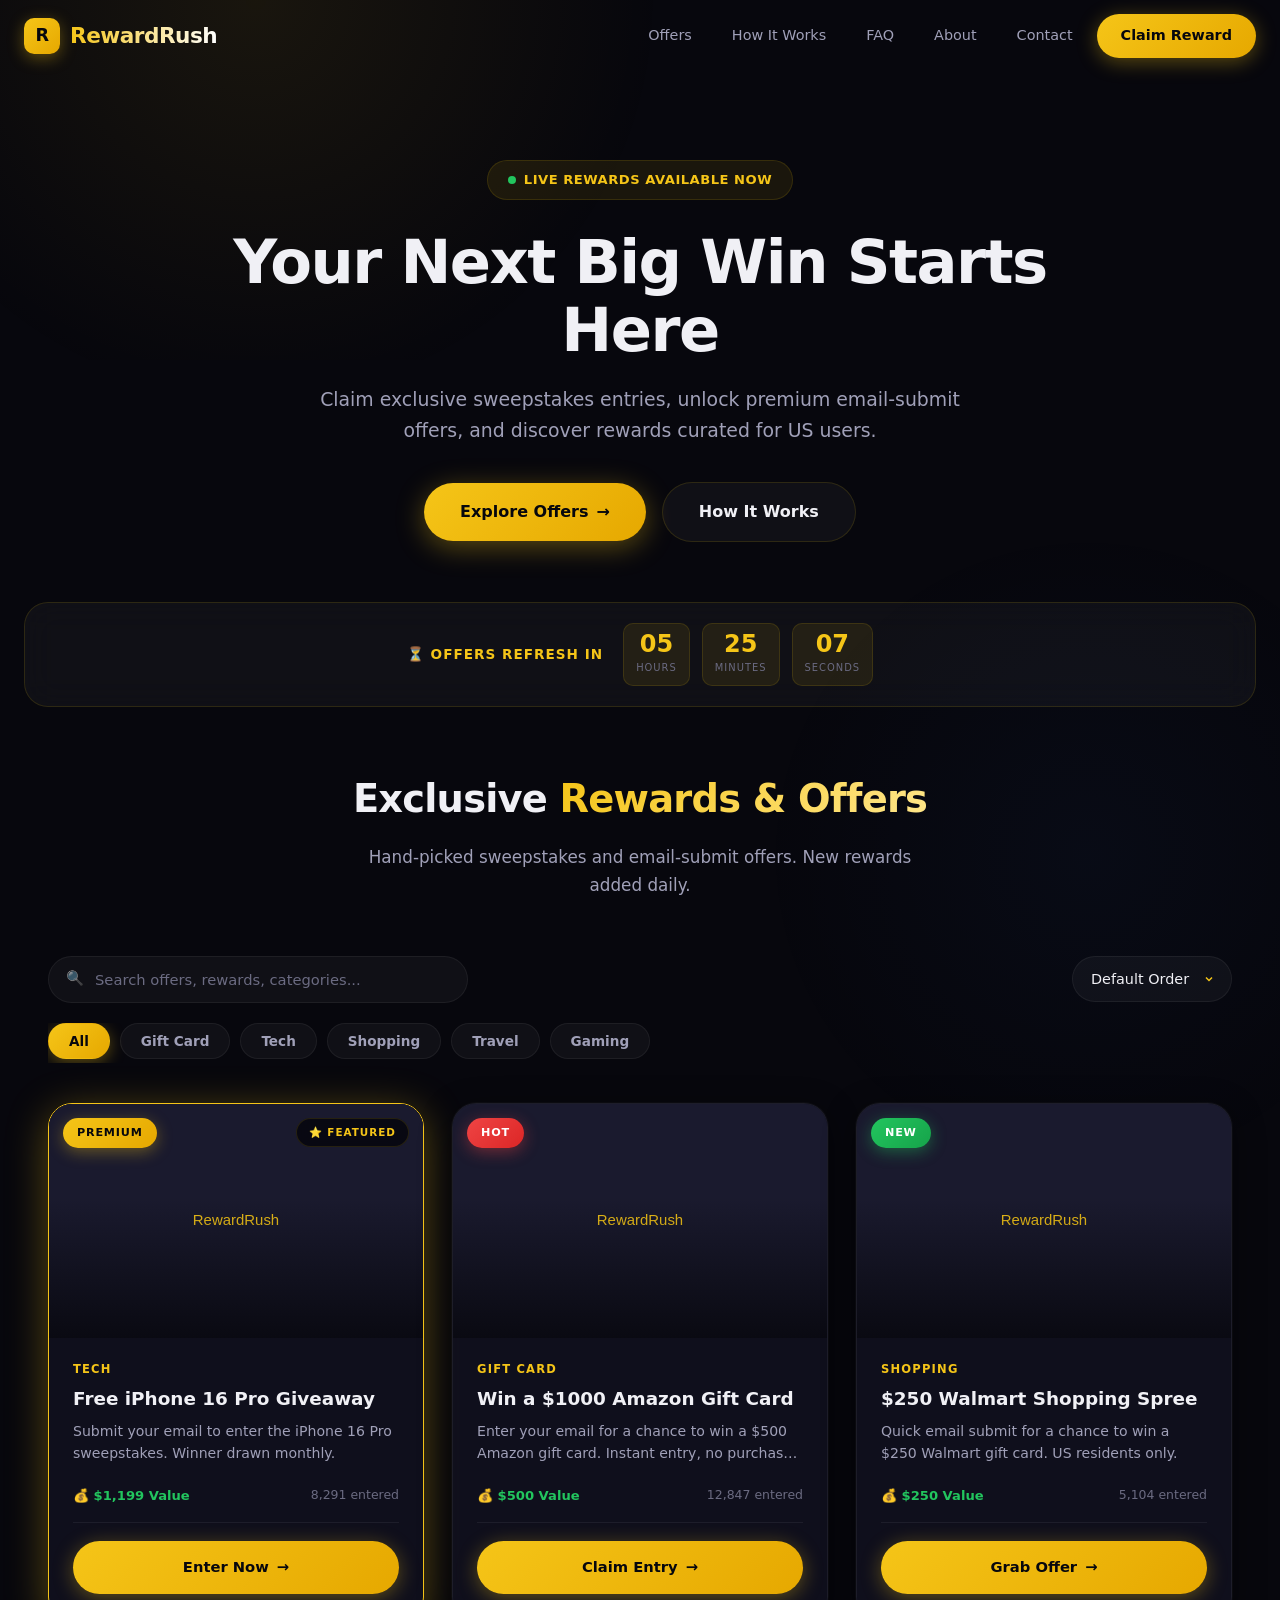
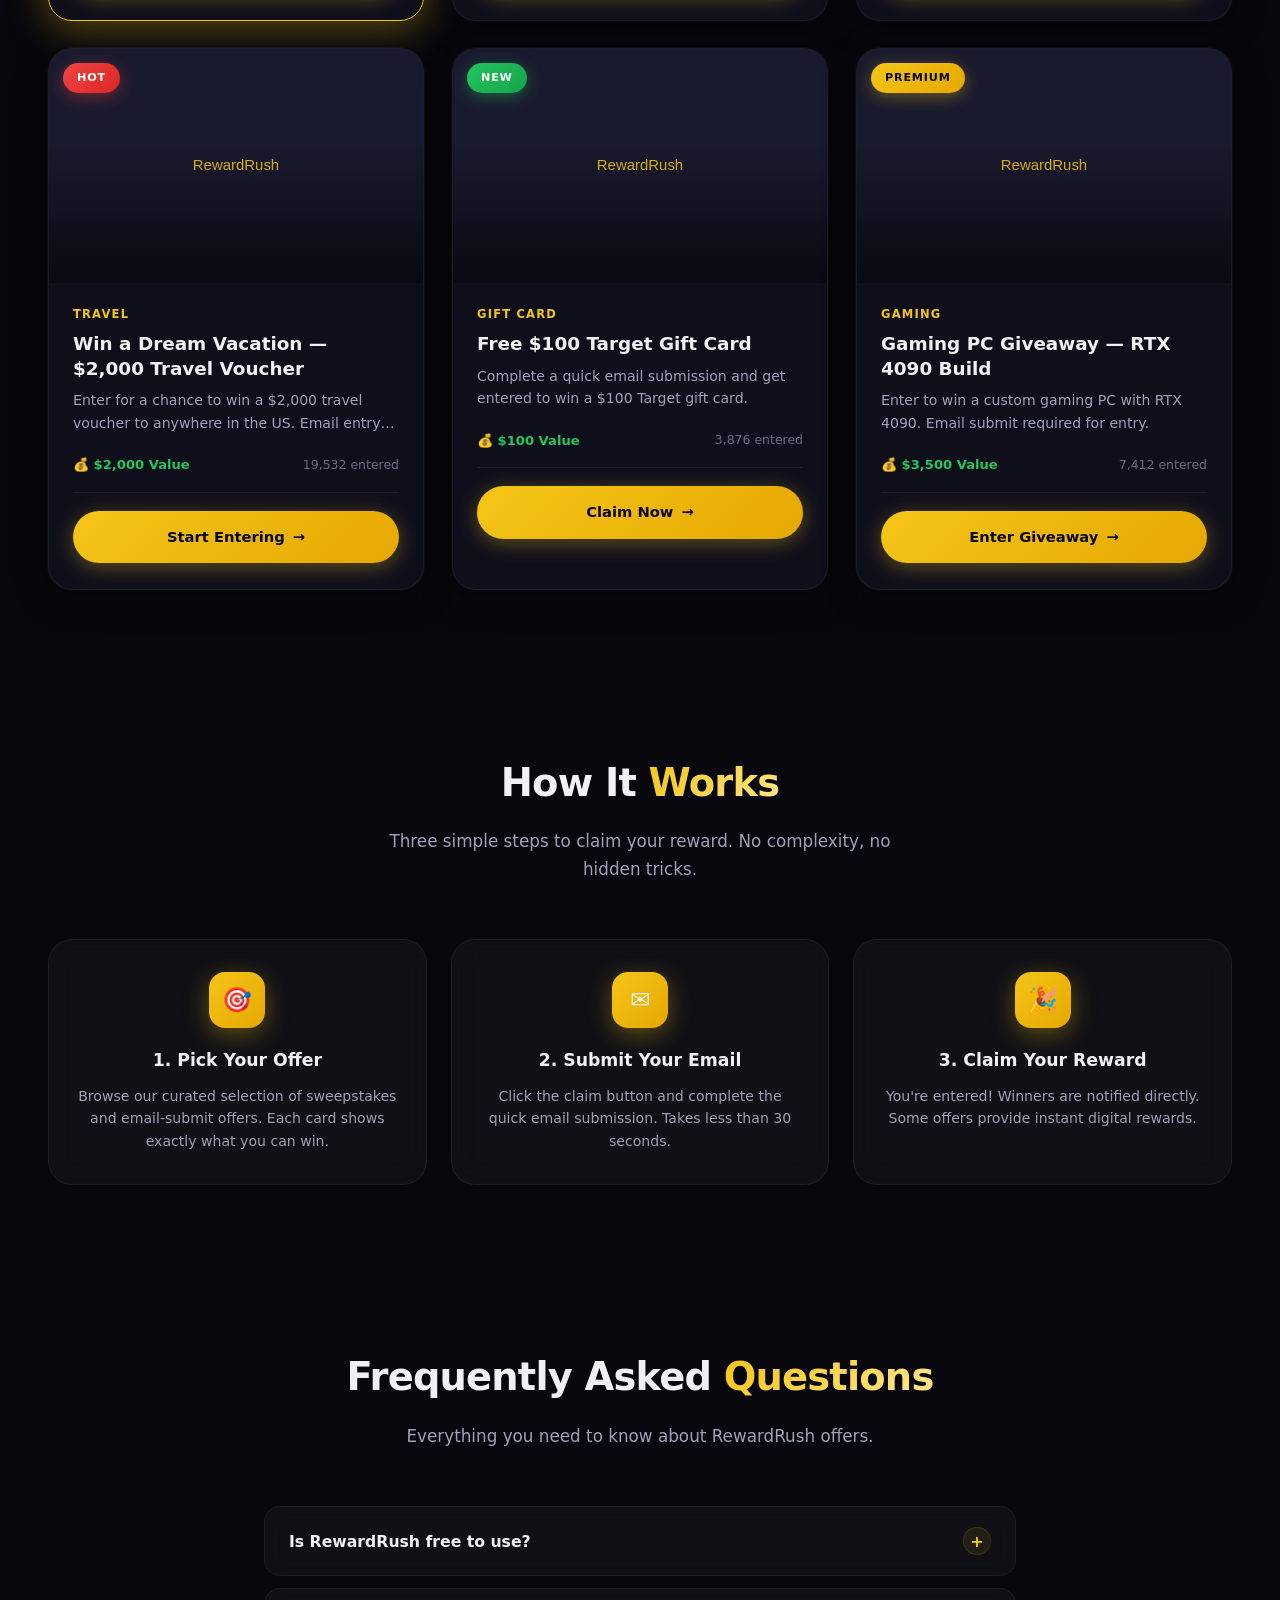
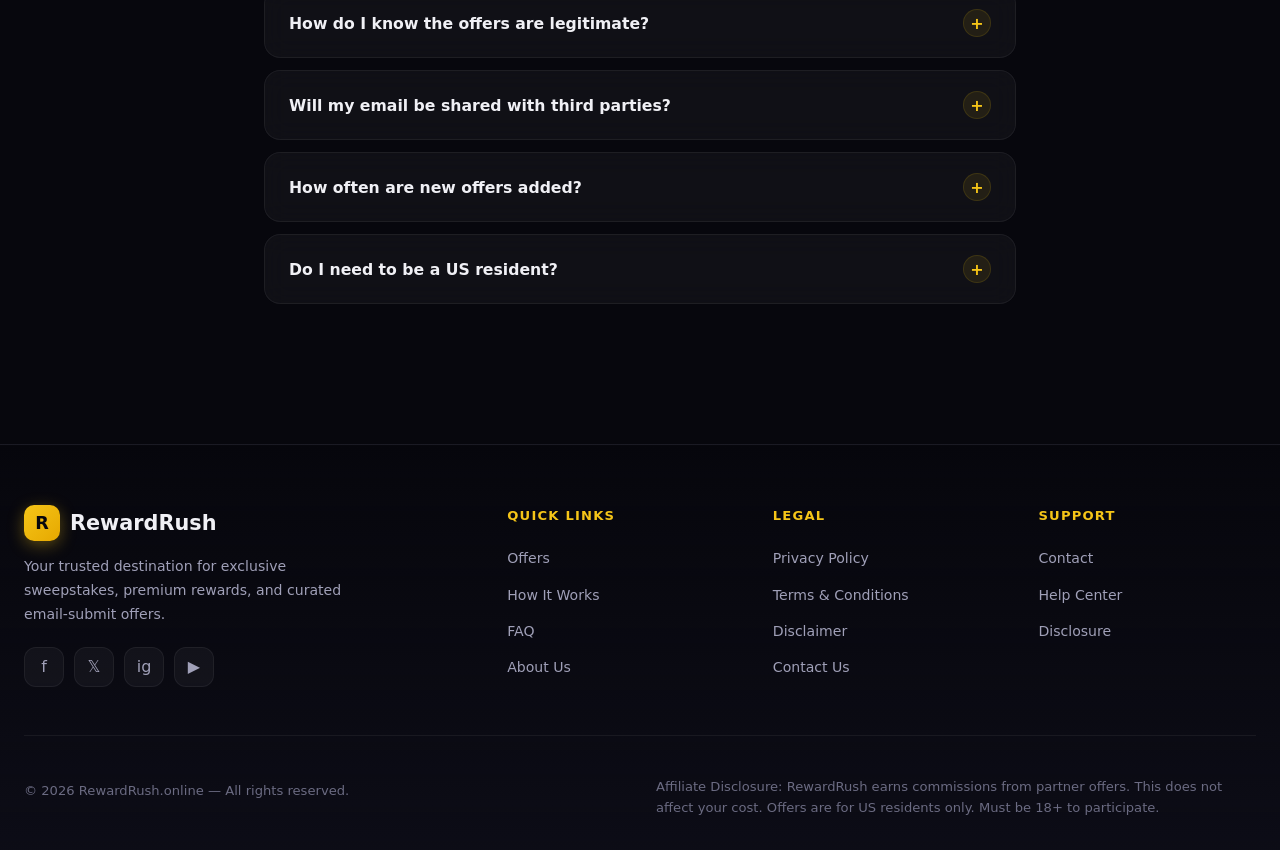
==== commit fafd8d7b: "Remove Admin Panel link from navigation" ====
--- a/index.html
+++ b/index.html
@@ -1229,7 +1229,6 @@
             <li><a href="/contact.html">Contact</a></li>
             <li><a href="#faq">Help Center</a></li>
             <li><a href="/disclaimer.html">Disclosure</a></li>
-            <li><a href="/admin.html">Admin Panel</a></li>
           </ul>
         </div>
       </div>
